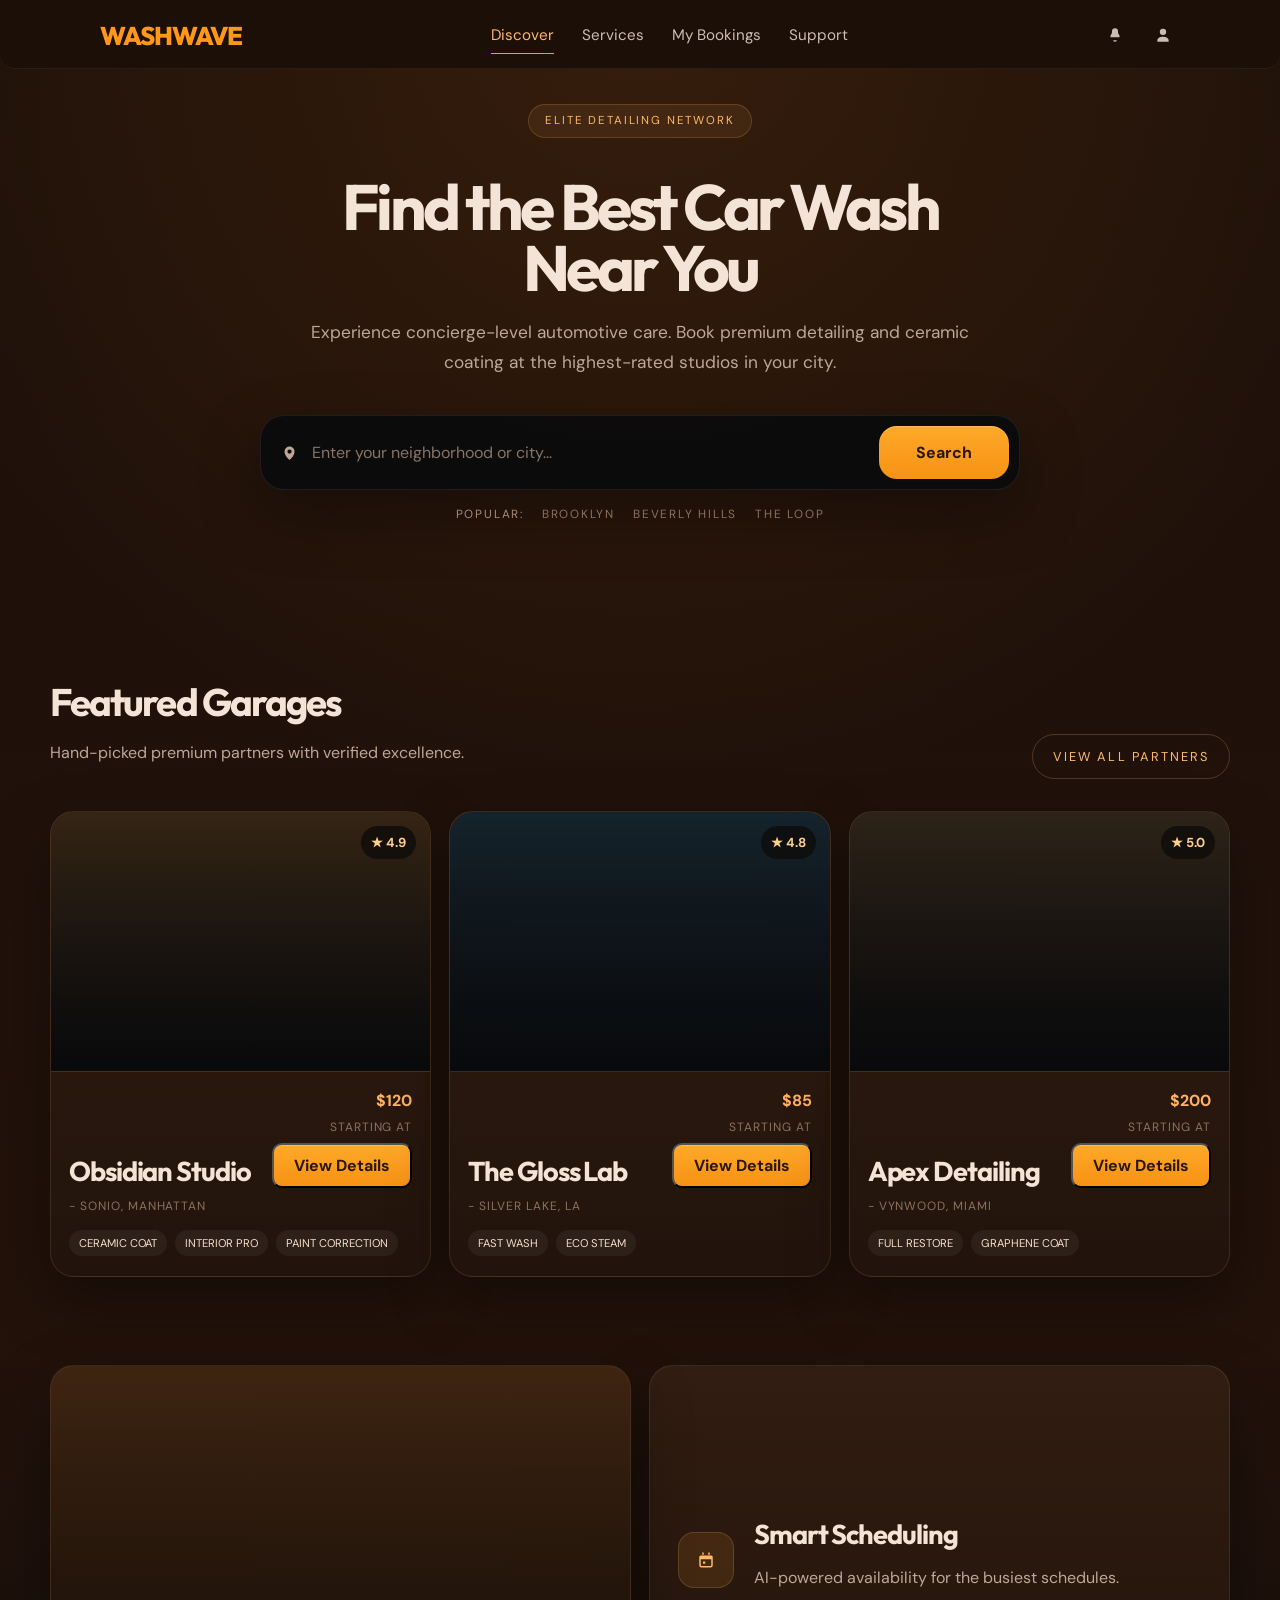
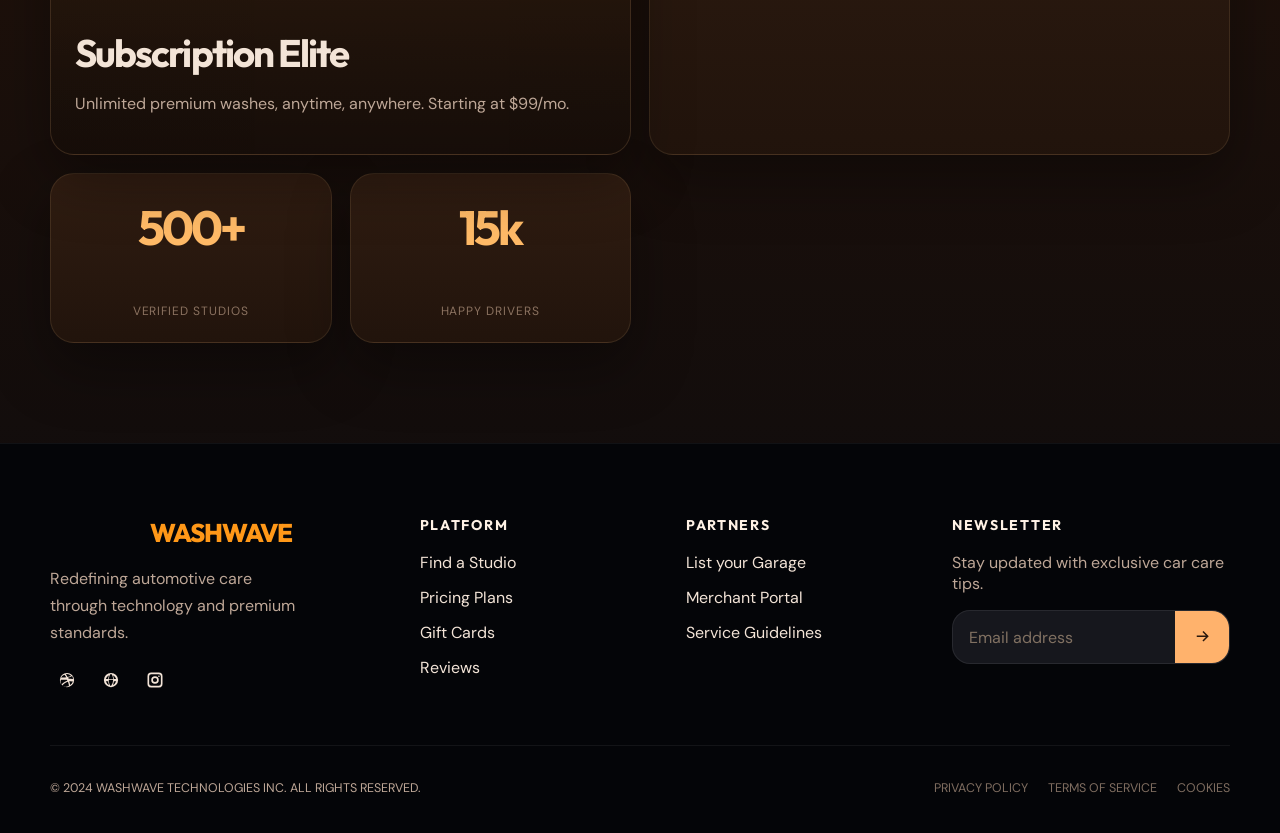
==== index.html @ a0998b10 "car wash finder website" ====
<!DOCTYPE html>
<html lang="en">
<head>
  <meta charset="UTF-8">
  <meta name="viewport" content="width=device-width, initial-scale=1.0">
  <title>WashWave | Premium Car Wash Finder</title>
  <link rel="preconnect" href="https://fonts.googleapis.com">
  <link rel="preconnect" href="https://fonts.gstatic.com" crossorigin>
  <link href="https://fonts.googleapis.com/css2?family=DM+Sans:wght@400;500;700;800&family=Outfit:wght@400;500;600;700&display=swap" rel="stylesheet">
  <link rel="stylesheet" href="/CSS/index.css">
</head>
<body>
  <div class="hero-1">
    <header class="hero-1a">
      <div class="hero-1b">WASHWAVE</div>

      <nav class="hero-1c" aria-label="Primary navigation">
        <a class="active" href="#">Discover</a>
        <a href="/CAR WASH FINDER/elite-garage.html">Services</a>
        <a href="/CAR WASH FINDER/details.html">My Bookings</a>
        <a href="#">Support</a>
      </nav>

      <div class="hero-1d" aria-label="Quick actions">
        <a href="#" aria-label="Notifications">
          <svg viewBox="0 0 24 24" aria-hidden="true">
            <path d="M12 3a4 4 0 0 0-4 4v1.28c0 .79-.23 1.56-.66 2.22L6 12.5V15h12v-2.5l-1.34-2c-.43-.66-.66-1.43-.66-2.22V7a4 4 0 0 0-4-4Zm0 18a2.5 2.5 0 0 0 2.45-2h-4.9A2.5 2.5 0 0 0 12 21Z"/>
          </svg>
        </a>
        <a href="#" aria-label="Account">
          <svg viewBox="0 0 24 24" aria-hidden="true">
            <path d="M12 12a4.25 4.25 0 1 0-4.25-4.25A4.25 4.25 0 0 0 12 12Zm0 2.25c-4.1 0-7.5 2.12-7.5 4.75V21h15v-2c0-2.63-3.4-4.75-7.5-4.75Z"/>
          </svg>
        </a>
      </div>
    </header>

    <main>
      <section class="hero-2">
        <p class="hero-2a">Elite Detailing Network</p>
        <h1>Find the Best Car Wash Near You</h1>
        <p class="hero-2b">
          Experience concierge-level automotive care. Book premium detailing and
          ceramic coating at the highest-rated studios in your city.
        </p>

        <form class="hero-2c">
          <label class="hero-2d">
            <svg viewBox="0 0 24 24" aria-hidden="true">
              <path d="M12 22s7-5.33 7-12a7 7 0 1 0-14 0c0 6.67 7 12 7 12Zm0-9a3 3 0 1 1 3-3 3 3 0 0 1-3 3Z"/>
            </svg>
            <input type="text" placeholder="Enter your neighborhood or city..." aria-label="Enter your neighborhood or city">
          </label>
          <button type="submit">Search</button>
        </form>

        <div class="hero-2e">
          <span>Popular:</span>
          <a href="#">Brooklyn</a>
          <a href="#">Beverly Hills</a>
          <a href="#">The Loop</a>
        </div>
      </section>

      <section class="hero-3">
        <div class="hero-3a">
          <div>
            <h2>Featured Garages</h2>
            <p>Hand-picked premium partners with verified excellence.</p>
          </div>
          <a class="hero-3b" href="#">View All Partners</a>
        </div>

        <div class="hero-3c">
          <article class="hero-3d">
            <div class="hero-3e hero-3f">
              <span class="hero-3i">&#9733; 4.9</span>
            </div>
            <div class="hero-3j">
              <div class="hero-3k">
                <h3>Obsidian Studio</h3>
                <div class="hero-3l">
                  <span class="hero-3m">$120</span>
                  <span>Starting at</span>
                  <a href="/CAR WASH FINDER/details.html"><button>View Details</button></a>
                </div>
              </div>
              <p class="hero-3n">Sonio, Manhattan</p>
              <div class="hero-3o">
                <span>Ceramic Coat</span>
                <span>Interior Pro</span>
                <span>Paint Correction</span>
              </div>
            </div>
          </article>

          <article class="hero-3d">
            <div class="hero-3e hero-3g">
              <span class="hero-3i">&#9733; 4.8</span>
            </div>
            <div class="hero-3j">
              <div class="hero-3k">
                <h3>The Gloss Lab</h3>
                <div class="hero-3l">
                  <span class="hero-3m">$85</span>
                  <span>Starting at</span>
                  <button>View Details</button>
                </div>
              </div>
              <p class="hero-3n">Silver Lake, LA</p>
              <div class="hero-3o">
                <span>Fast Wash</span>
                <span>Eco Steam</span>
              </div>
            </div>
          </article>

          <article class="hero-3d">
            <div class="hero-3e hero-3h">
              <span class="hero-3i">&#9733; 5.0</span>
            </div>
            <div class="hero-3j">
              <div class="hero-3k">
                <h3>Apex Detailing</h3>
                <div class="hero-3l">
                  <span class="hero-3m">$200</span>
                  <span>Starting at</span>
                  <button>View Details</button>
                </div>
              </div>
              <p class="hero-3n">Vynwood, Miami</p>
              <div class="hero-3o">
                <span>Full Restore</span>
                <span>Graphene Coat</span>
              </div>
            </div>
          </article>
        </div>
      </section>

      <section class="hero-4">
        <article class="hero-4a hero-4b">
          <div class="hero-4c"></div>
          <div class="hero-4d">
            <h2>Subscription Elite</h2>
            <p>Unlimited premium washes, anytime, anywhere. Starting at $99/mo.</p>
          </div>
        </article>

        <article class="hero-4a hero-4e">
          <div class="hero-4f">
            <svg viewBox="0 0 24 24" aria-hidden="true">
              <path d="M7 2h2v3H7V2Zm8 0h2v3h-2V2ZM5 6h14a2 2 0 0 1 2 2v11a3 3 0 0 1-3 3H6a3 3 0 0 1-3-3V8a2 2 0 0 1 2-2Zm0 5v8a1 1 0 0 0 1 1h12a1 1 0 0 0 1-1v-8H5Zm3 3h3v3H8v-3Z"/>
            </svg>
          </div>
          <div>
            <h3>Smart Scheduling</h3>
            <p>AI-powered availability for the busiest schedules.</p>
          </div>
        </article>

        <article class="hero-4a hero-4g">
          <strong>500+</strong>
          <span>Verified Studios</span>
        </article>

        <article class="hero-4a hero-4g">
          <strong>15k</strong>
          <span>Happy Drivers</span>
        </article>
      </section>
    </main>

    <footer class="hero-5">
      <div class="hero-5a">
        <div class="hero-5b">
          <div class="hero-1b">WASHWAVE</div>
          <p>Redefining automotive care through technology and premium standards.</p>
          <div class="hero-5c">
            <a href="#" aria-label="Dribbble">
              <svg viewBox="0 0 24 24" aria-hidden="true">
                <path d="M12 2.5A9.5 9.5 0 1 0 21.5 12 9.51 9.51 0 0 0 12 2.5Zm6.83 4.11a7.9 7.9 0 0 1 1.15 4.08 19.8 19.8 0 0 0-5.64-.23c-.27-.63-.57-1.27-.9-1.91a13.79 13.79 0 0 0 5.39-1.94ZM12 4.1a7.84 7.84 0 0 1 5.47 2.21 12.15 12.15 0 0 1-4.76 1.66A39.91 39.91 0 0 0 10.39 4.3 7.65 7.65 0 0 1 12 4.1ZM8.64 4.86a28.26 28.26 0 0 1 2.45 3.59 33.22 33.22 0 0 1-7 .09A7.92 7.92 0 0 1 8.64 4.86ZM3.7 12v-.41a34.31 34.31 0 0 0 8.12-.07c.22.42.43.85.63 1.27l-.31.09C7.84 14.14 5.56 17 4.72 18.17A7.88 7.88 0 0 1 3.7 12Zm2.25 7.36c.66-.97 2.62-3.55 6.89-5 .15-.05.3-.1.46-.14a20 20 0 0 1 1.29 5.3A7.91 7.91 0 0 1 5.95 19.36Zm10.17-.82a21.68 21.68 0 0 0-1.15-4.82 16.88 16.88 0 0 1 4.88.34 7.93 7.93 0 0 1-3.73 4.48Z"/>
              </svg>
            </a>
            <a href="#" aria-label="Globe">
              <svg viewBox="0 0 24 24" aria-hidden="true">
                <path d="M12 2.5A9.5 9.5 0 1 0 21.5 12 9.51 9.51 0 0 0 12 2.5Zm6.91 8h-3.07a15.48 15.48 0 0 0-1.37-5 8.06 8.06 0 0 1 4.44 5ZM12 4.09c.84 0 2.41 2.3 2.93 6.41H9.07C9.59 6.39 11.16 4.09 12 4.09ZM5.09 13.5h3.07a15.48 15.48 0 0 0 1.37 5 8.06 8.06 0 0 1-4.44-5Zm3.07-3H5.09a8.06 8.06 0 0 1 4.44-5 15.48 15.48 0 0 0-1.37 5Zm.91 1h5.86A13.79 13.79 0 0 1 12 19.91c-.84 0-2.41-2.3-2.93-6.41Zm6.77 2h3.07a8.06 8.06 0 0 1-4.44 5 15.48 15.48 0 0 0 1.37-5Z"/>
              </svg>
            </a>
            <a href="#" aria-label="Instagram">
              <svg viewBox="0 0 24 24" aria-hidden="true">
                <path d="M7 2h10a5 5 0 0 1 5 5v10a5 5 0 0 1-5 5H7a5 5 0 0 1-5-5V7a5 5 0 0 1 5-5Zm0 2.2A2.8 2.8 0 0 0 4.2 7v10A2.8 2.8 0 0 0 7 19.8h10a2.8 2.8 0 0 0 2.8-2.8V7A2.8 2.8 0 0 0 17 4.2Zm10.25 1.65a1.1 1.1 0 1 1-1.1 1.1 1.1 1.1 0 0 1 1.1-1.1ZM12 7a5 5 0 1 1-5 5 5 5 0 0 1 5-5Zm0 2.2A2.8 2.8 0 1 0 14.8 12 2.8 2.8 0 0 0 12 9.2Z"/>
              </svg>
            </a>
          </div>
        </div>

        <div>
          <h4>Platform</h4>
          <ul>
            <li><a href="#">Find a Studio</a></li>
            <li><a href="#">Pricing Plans</a></li>
            <li><a href="#">Gift Cards</a></li>
            <li><a href="#">Reviews</a></li>
          </ul>
        </div>

        <div>
          <h4>Partners</h4>
          <ul>
            <li><a href="#">List your Garage</a></li>
            <li><a href="#">Merchant Portal</a></li>
            <li><a href="#">Service Guidelines</a></li>
          </ul>
        </div>

        <div>
          <h4>Newsletter</h4>
          <p>Stay updated with exclusive car care tips.</p>
          <form class="hero-5d">
            <input type="email" placeholder="Email address" aria-label="Email address">
            <button type="submit" aria-label="Submit">
              <svg viewBox="0 0 24 24" aria-hidden="true">
                <path d="M5 12h12.17l-4.58 4.59L14 18l7-7-7-7-1.41 1.41L17.17 10H5v2Z"/>
              </svg>
            </button>
          </form>
        </div>
      </div>

      <div class="hero-5e">
        <p>&copy; 2024 WashWave Technologies Inc. All rights reserved.</p>
        <div class="hero-5f">
          <a href="#">Privacy Policy</a>
          <a href="#">Terms of Service</a>
          <a href="#">Cookies</a>
        </div>
      </div>
    </footer>
  </div>
</body>
</html>
---- CSS/index.css ----
:root {
  --bg: #1c0f08;
  --bg-deep: #090909;
  --panel: #24140c;
  --panel-soft: #2a190f;
  --stroke: rgba(255, 206, 148, 0.11);
  --text: #f3e4d7;
  --muted: #bea797;
  --faint: #8b7260;
  --accent: #ff9818;
  --accent-soft: #ffba67;
  --shadow: 0 24px 60px rgba(0, 0, 0, 0.35);
}

*,
*::before,
*::after {
  box-sizing: border-box;
}

html {
  scroll-behavior: smooth;
}

body {
  margin: 0;
  min-height: 100vh;
  background:
    radial-gradient(
      circle at top center,
      rgba(120, 60, 14, 0.28),
      transparent 32%
    ),
    linear-gradient(180deg, #1d110a 0%, #22120a 55%, #0a0a0d 100%);
  color: var(--text);
  font-family: "DM Sans", sans-serif;
}

img {
  max-width: 100%;
  display: block;
}

a {
  color: inherit;
  text-decoration: none;
}

button,
input {
  font: inherit;
}

.hero-1 {
  min-height: 100vh;
}

.hero-1a,
main,
.hero-5 {
  width: min(1180px, calc(100% - 32px));
  margin: 0 auto;
}

.hero-1a {
  display: flex;
  align-items: center;
  justify-content: space-between;
  background-color: var(--bg);
  width: 100%;
  padding: 18px 0 16px;
  border-bottom: 1px solid rgba(255, 255, 255, 0.06);
  border-radius: 0px 0px 15px 15px;
  position: fixed;
  z-index: 1000;
}

.hero-1b {
  color: var(--accent);
  font-family: "Outfit", sans-serif;
  font-size: 1.6rem;
  font-weight: 800;
  letter-spacing: -0.05em;
  padding-left: 100px;
}

.hero-1c {
  display: flex;
  align-items: center;
  gap: 28px;
}

.hero-1c a,
.hero-1d a {
  color: rgba(243, 228, 215, 0.82);
  transition:
    color 0.2s ease,
    opacity 0.2s ease;
}

.hero-1c a {
  position: relative;
  font-size: 0.95rem;
}

.hero-1c a.active,
.hero-1c a:hover,
.hero-1d a:hover,
.hero-5f a:hover,
.hero-5 li a:hover {
  color: var(--accent-soft);
}

.hero-1c a.active::after {
  content: "";
  position: absolute;
  left: 0;
  bottom: -9px;
  width: 100%;
  height: 1px;
  background: var(--accent);
}

.hero-1d {
  display: flex;
  align-items: center;
  gap: 14px;
  padding-right: 100px;
}

.hero-1d a,
.hero-5c a {
  display: inline-grid;
  place-items: center;
  width: 34px;
  height: 34px;
}

svg {
  width: 18px;
  height: 18px;
  fill: currentColor;
}

.hero-2 {
  padding: 92px 0 156px;
  text-align: center;
}

.hero-2a {
  display: inline-flex;
  align-items: center;
  justify-content: center;
  min-height: 34px;
  padding: 8px 16px;
  border: 1px solid rgba(255, 190, 113, 0.18);
  border-radius: 999px;
  background: rgba(255, 185, 102, 0.08);
  color: var(--accent-soft);
  font-size: 0.72rem;
  letter-spacing: 0.16em;
  text-transform: uppercase;
}

.hero-2 h1 {
  width: min(700px, 100%);
  margin: 28px auto 18px;
  font-family: "Outfit", sans-serif;
  font-size: clamp(2.8rem, 5vw, 4.95rem);
  line-height: 0.95;
  letter-spacing: -0.06em;
}

.hero-2b {
  width: min(680px, 100%);
  margin: 0 auto;
  color: var(--muted);
  font-size: 1.08rem;
  line-height: 1.75;
}

.hero-2c {
  display: grid;
  grid-template-columns: 1fr auto;
  gap: 14px;
  width: min(760px, 100%);
  margin: 38px auto 16px;
  padding: 10px;
  border: 1px solid rgba(255, 255, 255, 0.08);
  border-radius: 24px;
  background: rgba(8, 10, 14, 0.84);
  box-shadow: var(--shadow);
}

.hero-2d {
  display: flex;
  align-items: center;
  gap: 12px;
  padding: 0 10px;
  color: var(--muted);
}

.hero-2d input {
  width: 100%;
  border: 0;
  outline: 0;
  background: transparent;
  color: var(--text);
}

.hero-2d input::placeholder {
  color: #887464;
}

.hero-2c button,
.hero-5d button {
  border: 0;
  cursor: pointer;
}

.hero-2c button {
  min-width: 130px;
  padding: 16px 24px;
  border-radius: 18px;
  background: linear-gradient(180deg, #ffa929 0%, #f69214 100%);
  color: #2b1607;
  font-weight: 700;
  box-shadow: inset 0 1px 0 rgba(255, 255, 255, 0.22);
}

.hero-2e {
  display: flex;
  align-items: center;
  justify-content: center;
  gap: 18px;
  flex-wrap: wrap;
  color: var(--faint);
  font-size: 0.74rem;
  letter-spacing: 0.15em;
  text-transform: uppercase;
}

.hero-2e span {
  color: #a88b74;
}

.hero-3 {
  padding-bottom: 88px;
}

.hero-3a {
  display: flex;
  align-items: end;
  justify-content: space-between;
  gap: 20px;
  margin-bottom: 32px;
}

.hero-3a h2,
.hero-4d h2 {
  margin: 0;
  font-family: "Outfit", sans-serif;
  font-size: clamp(1.9rem, 3vw, 2.6rem);
  letter-spacing: -0.05em;
}

.hero-3a p,
.hero-4d p,
.hero-4e p,
.hero-5b p,
.hero-5 p {
  color: var(--muted);
}

.hero-3b {
  padding: 13px 20px;
  border: 1px solid rgba(255, 190, 113, 0.22);
  border-radius: 999px;
  color: var(--accent-soft);
  font-size: 0.8rem;
  letter-spacing: 0.16em;
  text-transform: uppercase;
}

.hero-3c {
  display: grid;
  grid-template-columns: repeat(3, minmax(0, 1fr));
  gap: 18px;
}

.hero-3d,
.hero-4a {
  overflow: hidden;
  border: 1px solid var(--stroke);
  border-radius: 24px;
  background: linear-gradient(
    180deg,
    rgba(50, 30, 18, 0.96),
    rgba(34, 20, 12, 0.98)
  );
  box-shadow: var(--shadow);
}

.hero-3e {
  position: relative;
  min-height: 260px;
  border-bottom: 1px solid rgba(255, 255, 255, 0.05);
  background-color: #0d0f11;
  background-position: center;
  background-size: cover;
}

.hero-3e::after,
.hero-4c::after {
  content: "";
  position: absolute;
  inset: 0;
  background: linear-gradient(
    180deg,
    rgba(5, 8, 12, 0.08),
    rgba(7, 6, 9, 0.42)
  );
}

.hero-3f {
  background-image:
    linear-gradient(180deg, rgba(255, 149, 39, 0.18), rgba(0, 0, 0, 0.2)),
    url("https://images.unsplash.com/photo-1492144534655-ae79c964c9d7?auto=format&fit=crop&w=1200&q=80");
}

.hero-3g {
  background-image:
    linear-gradient(180deg, rgba(63, 138, 182, 0.18), rgba(0, 0, 0, 0.2)),
    url("https://images.unsplash.com/photo-1503376780353-7e6692767b70?auto=format&fit=crop&w=1200&q=80");
}

.hero-3h {
  background-image:
    linear-gradient(180deg, rgba(255, 164, 66, 0.15), rgba(0, 0, 0, 0.22)),
    url("https://images.unsplash.com/photo-1511919884226-fd3cad34687c?auto=format&fit=crop&w=1200&q=80");
}

.hero-3i {
  position: absolute;
  top: 14px;
  right: 14px;
  z-index: 1;
  padding: 8px 10px;
  border-radius: 999px;
  background: rgba(14, 11, 10, 0.78);
  color: #ffd08c;
  font-size: 0.82rem;
  font-weight: 700;
}

.hero-3j {
  padding: 18px 18px 20px;
}

.hero-3k {
  display: flex;
  align-items: end;
  justify-content: space-between;
  gap: 18px;
}

.hero-3k h3,
.hero-4e h3 {
  margin: 0;
  font-family: "Outfit", sans-serif;
  font-size: 1.7rem;
  letter-spacing: -0.04em;
  white-space: nowrap;
}

.hero-3l {
  text-align: right;
  display: flex;
  flex-direction: column;
  gap: 0.5rem;
}

.hero-3m {
  display: block;
  color: #ffb362;
  font-weight: 700;
}

.hero-3l span:nth-child(2),
.hero-3n,
.hero-4g span {
  color: var(--faint);
  font-size: 0.75rem;
  text-transform: uppercase;
  letter-spacing: 0.08em;
}
.hero-3l button {
  padding: 10px 20px;
  border-radius: 10px;
  background: linear-gradient(180deg, #ffa929 0%, #f69214 100%);
  color: #2b1607;
  white-space: nowrap;
  cursor: pointer;
  font-weight: 700;
  box-shadow: inset 0 1px 0 rgba(255, 255, 255, 0.22);
}

.hero-3n {
  margin: 10px 0 16px;
}

.hero-3n::before {
  content: "- ";
}

.hero-3o {
  display: flex;
  flex-wrap: wrap;
  gap: 8px;
}

.hero-3o span {
  padding: 6px 10px;
  border-radius: 999px;
  background: rgba(255, 255, 255, 0.05);
  color: #f5dfcc;
  font-size: 0.7rem;
  text-transform: uppercase;
}

.hero-4 {
  display: grid;
  grid-template-columns: repeat(12, 1fr);
  gap: 18px;
  padding-bottom: 100px;
}

.hero-4b {
  position: relative;
  grid-column: span 6;
  min-height: 390px;
}

.hero-4c {
  position: absolute;
  inset: 0;
  background-image:
    linear-gradient(180deg, rgba(255, 152, 24, 0.16), rgba(0, 0, 0, 0.5)),
    url("https://images.unsplash.com/photo-1507136566006-cfc505b114fc?auto=format&fit=crop&w=1200&q=80");
  background-position: center;
  background-size: cover;
  opacity: 0.52;
}

.hero-4d {
  position: absolute;
  left: 24px;
  right: 24px;
  bottom: 24px;
  z-index: 1;
}

.hero-4e {
  display: flex;
  align-items: center;
  gap: 20px;
  grid-column: span 6;
  min-height: 170px;
  padding: 28px;
}

.hero-4f {
  display: inline-grid;
  place-items: center;
  width: 56px;
  height: 56px;
  border-radius: 16px;
  background: rgba(255, 154, 46, 0.12);
  color: #ffba67;
  border: 1px solid rgba(255, 190, 113, 0.18);
}

.hero-4g {
  display: grid;
  place-items: center;
  grid-column: span 3;
  min-height: 170px;
  text-align: center;
}

.hero-4g strong {
  color: #ffba67;
  font-family: "Outfit", sans-serif;
  font-size: clamp(2rem, 4vw, 3rem);
  letter-spacing: -0.06em;
}

.hero-5 {
  width: 100%;
  padding: 72px 0 24px;
  background: rgba(4, 5, 8, 0.95);
  border-top: 1px solid rgba(255, 255, 255, 0.05);
}

.hero-5a,
.hero-5e {
  width: min(1180px, calc(100% - 32px));
  margin: 0 auto;
}

.hero-5a {
  display: grid;
  grid-template-columns: 1.45fr 1fr 1fr 1.2fr;
  gap: 36px;
  padding-bottom: 48px;
}

.hero-5b p {
  max-width: 260px;
  line-height: 1.7;
}

.hero-5c {
  display: flex;
  align-items: center;
  gap: 10px;
}

.hero-5 h4 {
  margin: 0 0 18px;
  color: #fff2e5;
  font-family: "Outfit", sans-serif;
  font-size: 0.88rem;
  letter-spacing: 0.12em;
  text-transform: uppercase;
}

.hero-5 ul {
  margin: 0;
  padding: 0;
  list-style: none;
}

.hero-5 li + li {
  margin-top: 14px;
}

.hero-5d {
  display: flex;
  align-items: center;
  overflow: hidden;
  border: 1px solid rgba(255, 255, 255, 0.08);
  border-radius: 18px;
  background: #16171d;
}

.hero-5d input {
  flex: 1;
  min-width: 0;
  padding: 15px 16px;
  border: 0;
  outline: 0;
  background: transparent;
  color: var(--text);
}

.hero-5d input::placeholder {
  color: #817162;
}

.hero-5d button {
  display: inline-grid;
  place-items: center;
  width: 54px;
  height: 52px;
  background: #ffb26c;
  color: #29180d;
}

.hero-5e {
  display: flex;
  align-items: center;
  justify-content: space-between;
  gap: 18px;
  padding-top: 22px;
  border-top: 1px solid rgba(255, 255, 255, 0.06);
  color: #7f6d60;
  font-size: 0.78rem;
  text-transform: uppercase;
}

.hero-5f {
  display: flex;
  gap: 20px;
  flex-wrap: wrap;
}

@media (max-width: 980px) {
  .hero-1c {
    display: none;
  }

  .hero-3c,
  .hero-5a {
    grid-template-columns: 1fr;
  }

  .hero-4b,
  .hero-4e,
  .hero-4g {
    grid-column: span 12;
  }

  .hero-4g {
    min-height: 140px;
  }
}

@media (max-width: 720px) {
  .hero-1a,
  main {
    width: min(100% - 20px, 1180px);
  }
  .hero-1a {
    margin-left: 0;
    width: 100%;
  }
  .hero-1b{
    padding-left: 20px;
  }
  .hero-1d{
    padding-right: 20px;
  }

  .hero-2 {
    padding: 64px 0 96px;
  }

  .hero-2 h1 {
    font-size: clamp(2.5rem, 12vw, 4rem);
  }

  .hero-2b {
    font-size: 0.98rem;
  }

  .hero-2c {
    grid-template-columns: 1fr;
  }

  .hero-2c button {
    width: 100%;
  }

  .hero-3a,
  .hero-5e {
    flex-direction: column;
    align-items: flex-start;
  }

  .hero-3k {
    flex-direction: column;
    align-items: flex-start;
  }

  .hero-3l {
    text-align: left;
  }

  .hero-4e {
    flex-direction: column;
    align-items: flex-start;
  }
}
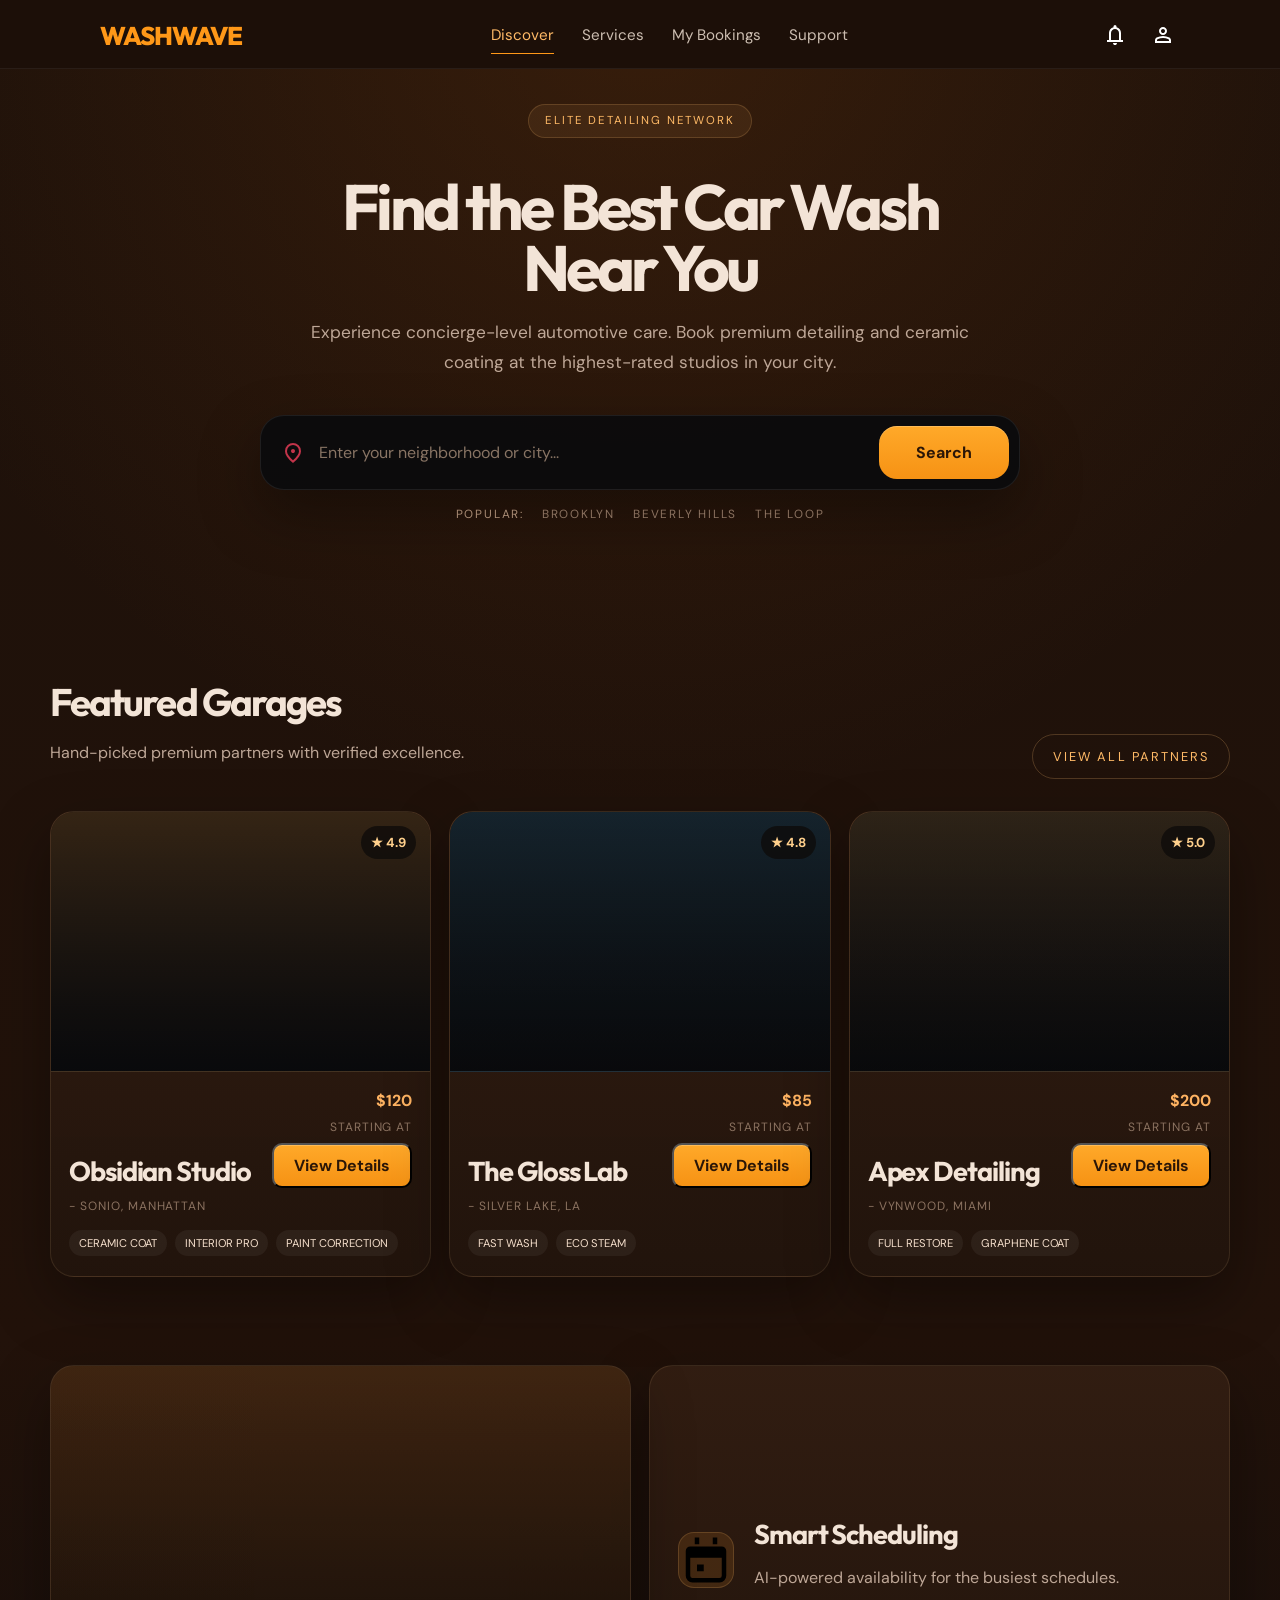
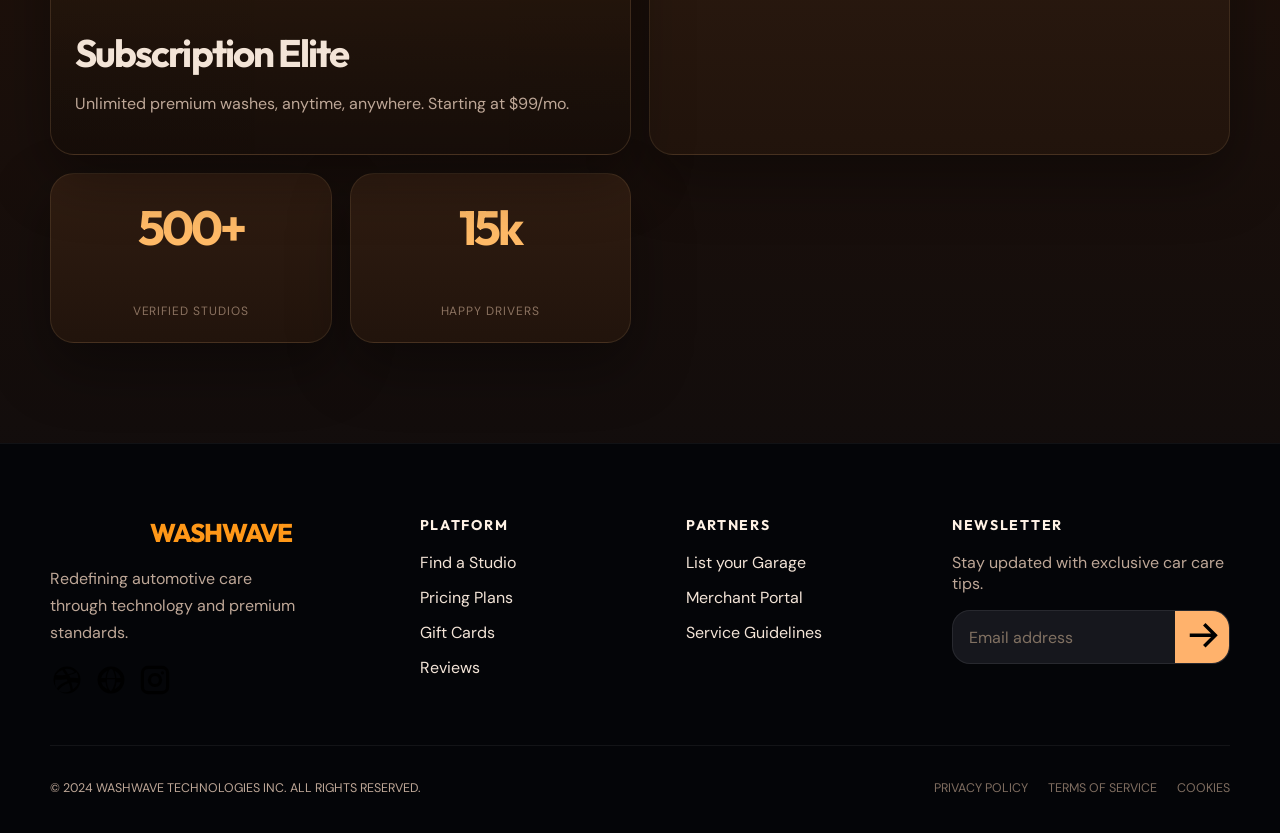
==== commit 54410fde: "Add more feature" ====
--- a/index.html
+++ b/index.html
@@ -18,19 +18,15 @@
         <a class="active" href="#">Discover</a>
         <a href="/CAR WASH FINDER/elite-garage.html">Services</a>
         <a href="/CAR WASH FINDER/details.html">My Bookings</a>
-        <a href="#">Support</a>
+        <a href="/CAR WASH FINDER/support.html">Support</a>
       </nav>
 
       <div class="hero-1d" aria-label="Quick actions">
         <a href="#" aria-label="Notifications">
-          <svg viewBox="0 0 24 24" aria-hidden="true">
-            <path d="M12 3a4 4 0 0 0-4 4v1.28c0 .79-.23 1.56-.66 2.22L6 12.5V15h12v-2.5l-1.34-2c-.43-.66-.66-1.43-.66-2.22V7a4 4 0 0 0-4-4Zm0 18a2.5 2.5 0 0 0 2.45-2h-4.9A2.5 2.5 0 0 0 12 21Z"/>
-          </svg>
+         <img src="/assets/images/notifications_24dp_FFFFFF_FILL0_wght400_GRAD0_opsz24.svg" alt="">
         </a>
         <a href="#" aria-label="Account">
-          <svg viewBox="0 0 24 24" aria-hidden="true">
-            <path d="M12 12a4.25 4.25 0 1 0-4.25-4.25A4.25 4.25 0 0 0 12 12Zm0 2.25c-4.1 0-7.5 2.12-7.5 4.75V21h15v-2c0-2.63-3.4-4.75-7.5-4.75Z"/>
-          </svg>
+          <img src="/assets/images/person_24dp_FFFFFF_FILL0_wght400_GRAD0_opsz24.svg" alt="">
         </a>
       </div>
     </header>
@@ -46,9 +42,7 @@
 
         <form class="hero-2c">
           <label class="hero-2d">
-            <svg viewBox="0 0 24 24" aria-hidden="true">
-              <path d="M12 22s7-5.33 7-12a7 7 0 1 0-14 0c0 6.67 7 12 7 12Zm0-9a3 3 0 1 1 3-3 3 3 0 0 1-3 3Z"/>
-            </svg>
+            <img src="/assets/images/location_on_24dp_C2344A_FILL0_wght400_GRAD0_opsz24.svg" alt="">
             <input type="text" placeholder="Enter your neighborhood or city..." aria-label="Enter your neighborhood or city">
           </label>
           <button type="submit">Search</button>
--- a/CSS/index.css
+++ b/CSS/index.css
@@ -70,7 +70,6 @@
   width: 100%;
   padding: 18px 0 16px;
   border-bottom: 1px solid rgba(255, 255, 255, 0.06);
-  border-radius: 0px 0px 15px 15px;
   position: fixed;
   z-index: 1000;
 }
@@ -136,11 +135,7 @@
   height: 34px;
 }
 
-svg {
-  width: 18px;
-  height: 18px;
-  fill: currentColor;
-}
+
 
 .hero-2 {
   padding: 92px 0 156px;
